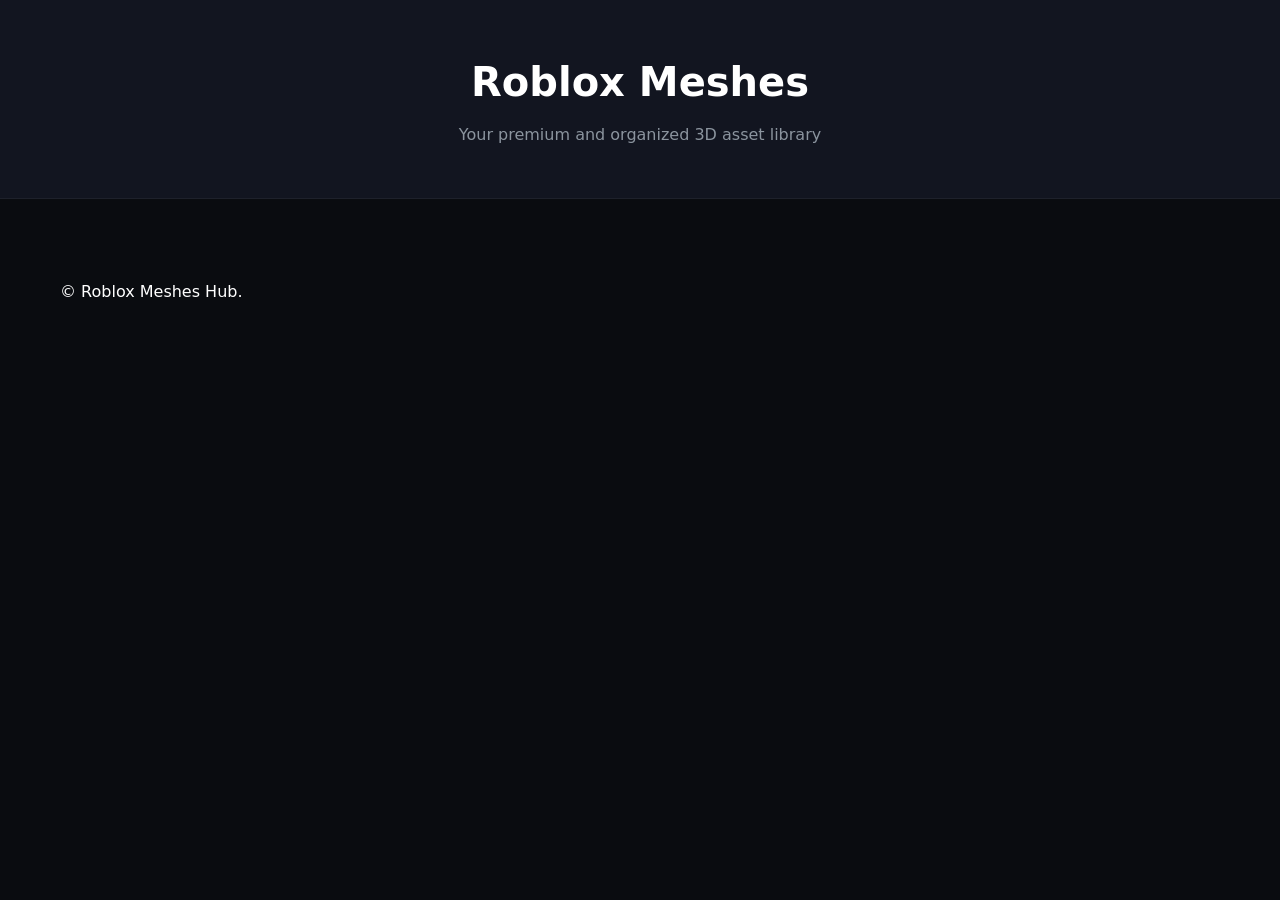
==== index.html @ ef1363b4 "Update index.html" ====
<!DOCTYPE html>
<html lang="en">
<head>
    <meta charset="UTF-8">
    <meta name="viewport" content="width=device-width, initial-scale=1.0">
    <title>Roblox Meshes Hub</title>
    <link rel="stylesheet" href="style.css">
</head>
<body>

    <header>
        <h1>Roblox Meshes</h1>
        <p>Your premium and organized 3D asset library</p>
    </header>

    <div class="container">
        <div id="filter-container" class="filter-container">
            <div id="main-filters" class="filter-bar"></div>
            <div id="extra-filters" class="filter-dropdown"></div>
        </div>

        <div id="lista-de-meshes" class="grid-meshes"></div>

        <footer>
            <p>&copy; Roblox Meshes Hub.</p>
        </footer>
</div>

    <script src="script.js"></script>
    <script src="dados-body.js"></script>
    <script src="dados-animations.js"></script>
</body>
</html>
---- style.css ----
:root {
    --bg-principal: #0a0c10;
    --bg-card: #121520;
    --bg-input: #1a1d2c;
    --texto-principal: #ffffff;
    --texto-secundario: #8b949e;
    --cor-acento: #00e5ff;
    --cor-acento-hover: #00b3cc;
}

* {
    box-sizing: border-box;
    margin: 0;
    padding: 0;
    font-family: 'Segoe UI', system-ui, -apple-system, sans-serif;
}

body {
    background-color: var(--bg-principal);
    color: var(--texto-principal);
    line-height: 1.6;
    padding-bottom: 60px;
}

header {
    background-color: var(--bg-card);
    padding: 50px 20px;
    text-align: center;
    border-bottom: 1px solid rgba(255, 255, 255, 0.05);
}

header h1 { font-size: 2.5rem; font-weight: 800; }
header p { color: var(--texto-secundario); margin-top: 8px; }

.container { max-width: 1200px; margin: 0 auto; padding: 0 20px; }

/* FILTROS DINÂMICOS */
.filter-container { margin: 40px 0; display: flex; flex-direction: column; align-items: center; gap: 10px; }
.filter-bar { display: flex; justify-content: center; gap: 10px; flex-wrap: wrap; }

.filter-btn { background-color: transparent; color: var(--texto-secundario); border: 1px solid rgba(255, 255, 255, 0.1); padding: 8px 20px; border-radius: 20px; font-size: 0.9rem; font-weight: 600; cursor: pointer; transition: all 0.2s ease; }
.filter-btn:hover { color: var(--texto-principal); border-color: rgba(255, 255, 255, 0.3); }
.filter-btn.active { background-color: rgba(0, 229, 255, 0.1); color: var(--cor-acento); border-color: var(--cor-acento); }

/* ABA EXPANSÍVEL (SEE MORE) */
.filter-dropdown { display: none; justify-content: center; gap: 10px; flex-wrap: wrap; padding: 15px; background-color: var(--bg-card); border-radius: 12px; border: 1px solid rgba(255, 255, 255, 0.05); width: 100%; max-width: 800px; animation: fadeIn 0.3s ease; }
.filter-dropdown.open { display: flex; }

.btn-toggle-filters { background-color: var(--bg-input); color: var(--texto-principal); border: 1px solid rgba(255, 255, 255, 0.1); }
.btn-toggle-filters:hover { border-color: var(--cor-acento); color: var(--cor-acento); }

@keyframes fadeIn {
    from { opacity: 0; transform: translateY(-5px); }
    to { opacity: 1; transform: translateY(0); }
}

/* VITRINE / GRID */
.grid-meshes { display: grid; grid-template-columns: repeat(auto-fit, minmax(320px, 1fr)); gap: 30px; }
.card-mesh { background-color: var(--bg-card); border-radius: 14px; overflow: hidden; border: 1px solid rgba(255, 255, 255, 0.03); display: flex; flex-direction: column; transition: transform 0.2s ease, border-color 0.2s ease; }
.card-mesh:hover { transform: translateY(-4px); border-color: var(--cor-acento); }

.img-container { position: relative; width: 100%; height: 260px; background-color: var(--bg-input); cursor: pointer; }
.img-container img { width: 100%; height: 100%; object-fit: cover; object-position: center; padding: 0; }

.badge-categoria { background-color: var(--bg-principal); color: var(--cor-acento); padding: 4px 12px; border-radius: 6px; font-size: 0.75rem; font-weight: bold; width: fit-content; }
.img-container .badge-categoria { position: absolute; top: 12px; left: 12px; z-index: 2; }

.card-content { padding: 20px; display: flex; flex-direction: column; flex-grow: 1; justify-content: space-between; }
.card-content h2 { font-size: 1.3rem; margin-bottom: 6px; color: var(--texto-principal); cursor: pointer; }
.card-content h2:hover { color: var(--cor-acento); }
.card-content .descricao { color: var(--texto-secundario); font-size: 0.88rem; margin-bottom: 12px; display: -webkit-box; -webkit-line-clamp: 2; -webkit-box-orient: vertical; overflow: hidden; cursor: pointer; }

.detalhes-tecnicos { background-color: rgba(255, 255, 255, 0.01); border-left: 2px solid var(--cor-acento); padding: 6px 10px; margin-bottom: 16px; font-size: 0.8rem; }
.detalhes-linha { display: flex; justify-content: space-between; }
.detalhes-label { color: var(--texto-secundario); }
.detalhes-valor { color: var(--texto-principal); font-weight: 500; }

.btn-shortcut-download { background-color: var(--bg-input); color: var(--cor-acento); text-decoration: none; padding: 12px; text-align: center; border-radius: 8px; font-size: 0.9rem; font-weight: bold; border: 1px solid rgba(0, 229, 255, 0.2); transition: all 0.2s; width: 100%; display: block; }
.btn-shortcut-download:hover { background-color: var(--cor-acento); color: var(--bg-principal); box-shadow: 0 0 15px rgba(0, 229, 255, 0.3); }

/* PÁGINA INTERNA DE DETALHES */
.btn-back { display: inline-block; color: var(--texto-secundario); text-decoration: none; margin-bottom: 25px; font-size: 0.95rem; }
.btn-back:hover { color: var(--cor-acento); }

.produto-wrapper { display: flex; gap: 40px; background-color: var(--bg-card); padding: 40px; border-radius: 16px; border: 1px solid rgba(255, 255, 255, 0.03); }

.produto-media { flex: 1; max-width: 500px; height: 350px; background-color: var(--bg-input); border-radius: 12px; overflow: hidden; position: relative; }
.slider-container { width: 100%; height: 100%; position: relative; display: flex; align-items: center; justify-content: center; }
.slider-container img { width: 100%; height: 100%; object-fit: cover; object-position: center; padding: 0; }

/* 🌟 ANIMAÇÃO FADE PARA A TROCA DE IMAGENS */
.fade-anim {
    animation: imageFade 0.4s ease-in-out;
}

@keyframes imageFade {
    from { opacity: 0.4; }
    to { opacity: 1; }
}

.slide-nav { position: absolute; top: 50%; transform: translateY(-50%); background-color: rgba(0, 0, 0, 0.6); color: white; border: none; padding: 12px 16px; cursor: pointer; font-size: 1.2rem; border-radius: 4px; transition: background-color 0.2s; user-select: none; z-index: 10; }
.slide-nav:hover { background-color: var(--cor-acento); color: var(--bg-principal); }
.prev { left: 10px; }
.next { right: 10px; }

.produto-info { flex: 1; display: flex; flex-direction: column; }
.produto-info h1 { font-size: 2.2rem; margin: 10px 0 15px 0; }
.descricao-longa { color: var(--texto-secundario); font-size: 1.05rem; margin-bottom: 30px; line-height: 1.7; }

.btn-download { display: flex; align-items: center; justify-content: center; gap: 8px; background-color: var(--cor-acento); color: var(--bg-principal); text-decoration: none; padding: 15px; border-radius: 8px; font-weight: bold; font-size: 1rem; text-transform: uppercase; margin-top: auto; text-align: center; transition: background-color 0.2s; }
.btn-download:hover { background-color: var(--cor-acento-hover); }

@media (max-width: 768px) {
    .produto-wrapper { flex-direction: column; padding: 20px; }
    .produto-media { max-width: 100%; height: 250px; }
}
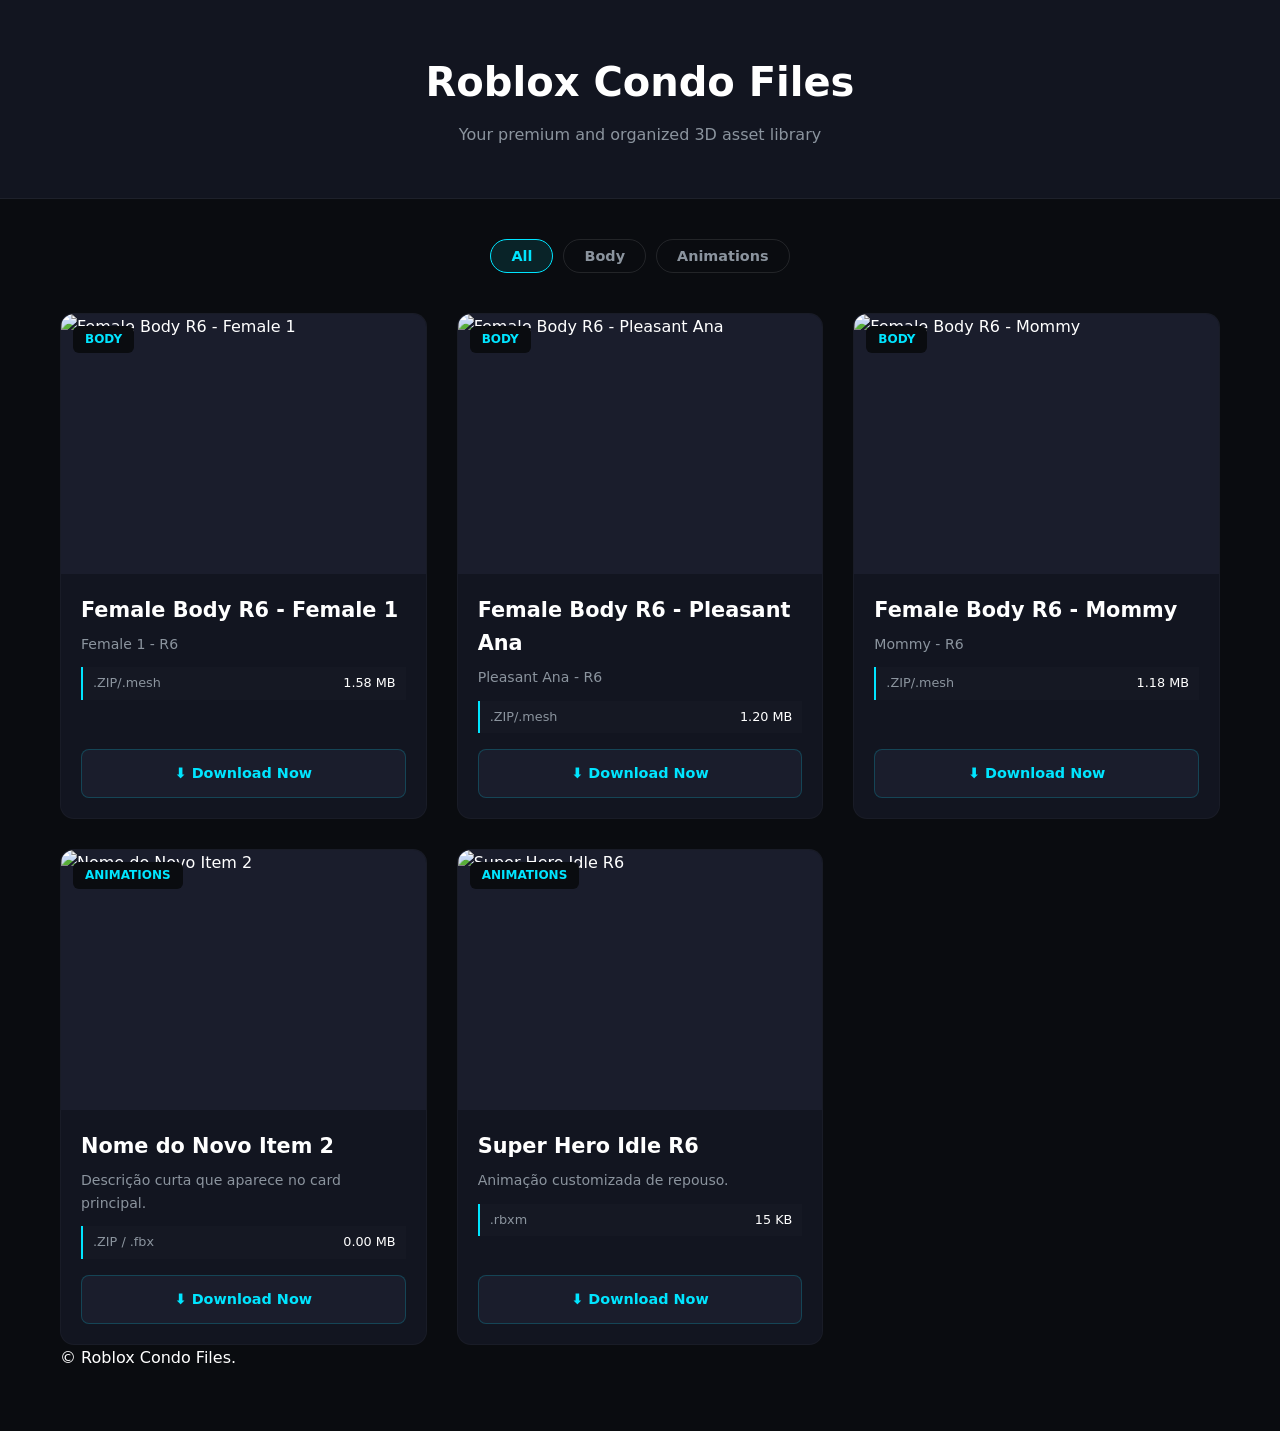
==== commit d4d460ba: "Update index.html" ====
--- a/index.html
+++ b/index.html
@@ -3,13 +3,13 @@
 <head>
     <meta charset="UTF-8">
     <meta name="viewport" content="width=device-width, initial-scale=1.0">
-    <title>Roblox Meshes Hub</title>
+    <title>Roblox Condo Files Hub</title>
     <link rel="stylesheet" href="style.css">
 </head>
 <body>
 
     <header>
-        <h1>Roblox Meshes</h1>
+        <h1>Roblox Condo Files</h1>
         <p>Your premium and organized 3D asset library</p>
     </header>
 
@@ -22,9 +22,9 @@
         <div id="lista-de-meshes" class="grid-meshes"></div>
 
         <footer>
-            <p>&copy; Roblox Meshes Hub.</p>
+            <p>&copy; Roblox Condo Files.</p>
         </footer>
-</div>
+    </div>
 
     <script src="script.js"></script>
     <script src="dados-body.js"></script>
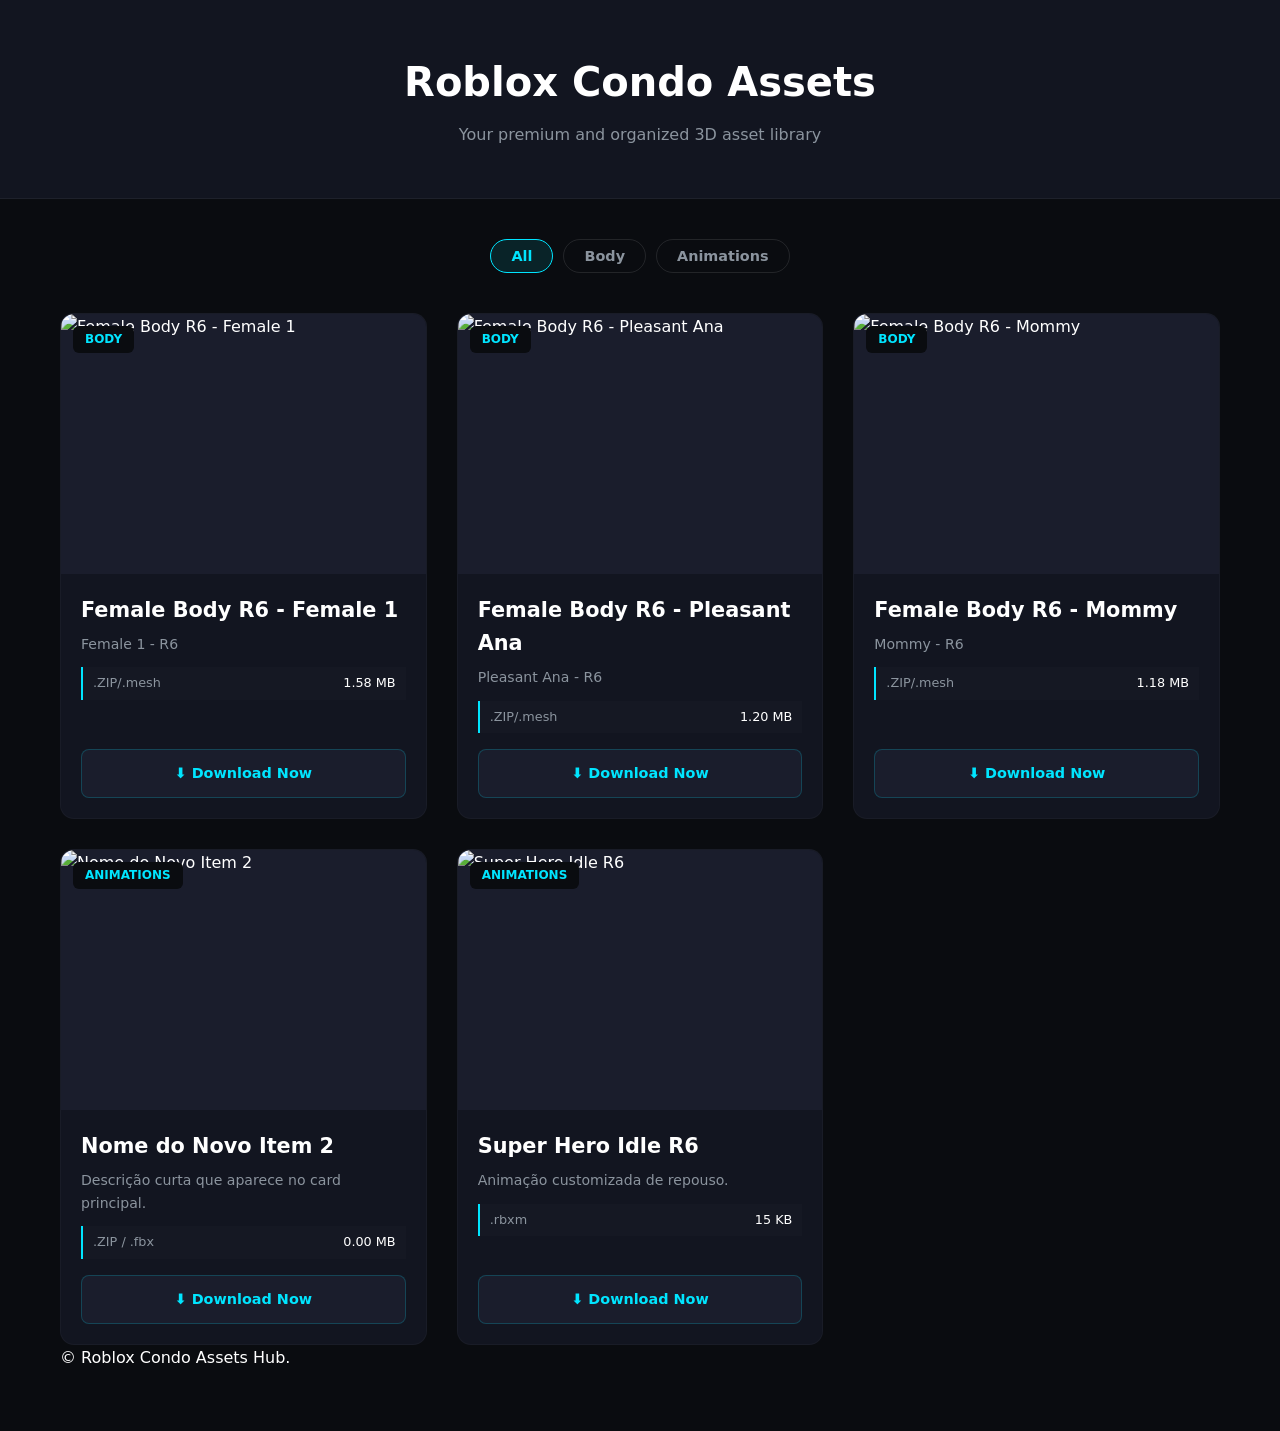
==== commit 66c63cff: "Update index.html" ====
--- a/index.html
+++ b/index.html
@@ -3,13 +3,13 @@
 <head>
     <meta charset="UTF-8">
     <meta name="viewport" content="width=device-width, initial-scale=1.0">
-    <title>Roblox Condo Files Hub</title>
+    <title>Roblox Condo Assets Hub</title>
     <link rel="stylesheet" href="style.css">
 </head>
 <body>
 
     <header>
-        <h1>Roblox Condo Files</h1>
+        <h1>Roblox Condo Assets</h1>
         <p>Your premium and organized 3D asset library</p>
     </header>
 
@@ -22,7 +22,7 @@
         <div id="lista-de-meshes" class="grid-meshes"></div>
 
         <footer>
-            <p>&copy; Roblox Condo Files.</p>
+            <p>&copy; Roblox Condo Assets Hub.</p>
         </footer>
     </div>
 
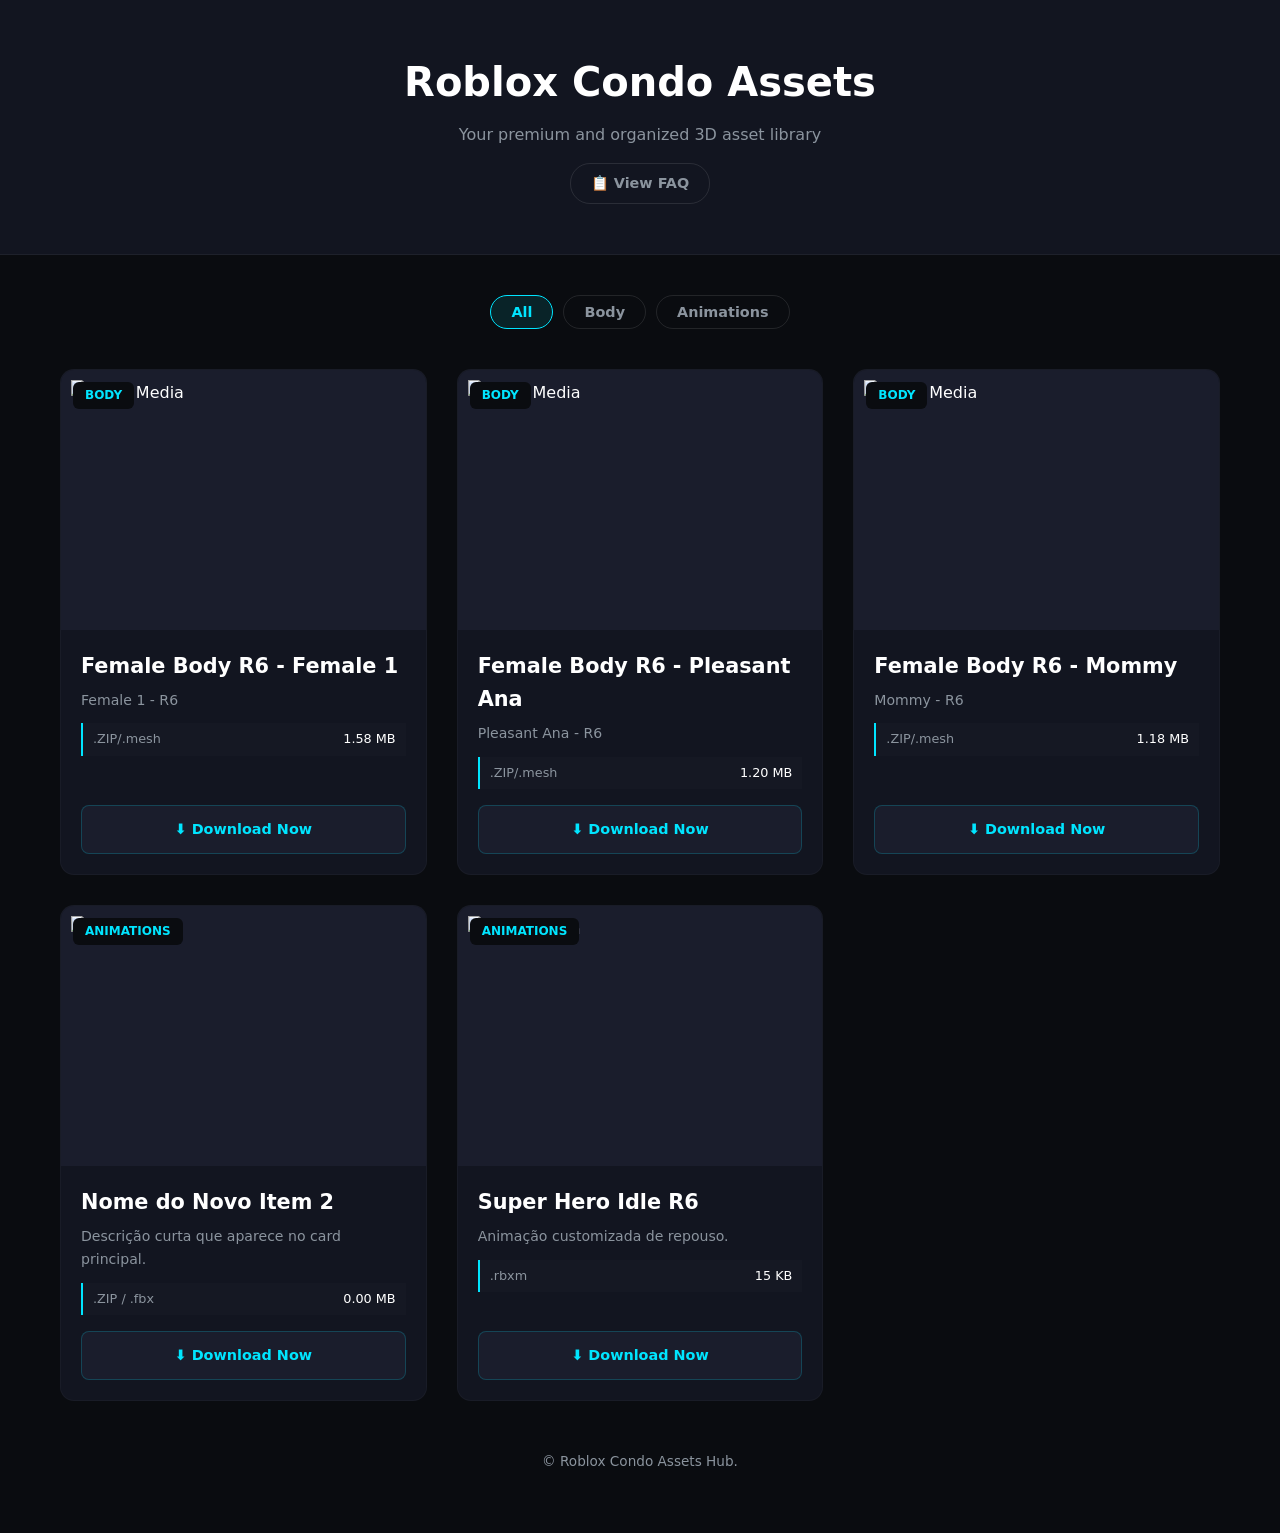
==== commit 51d1eef5: "Update index.html" ====
--- a/index.html
+++ b/index.html
@@ -8,10 +8,12 @@
 </head>
 <body>
 
-    <header>
-        <h1>Roblox Condo Assets</h1>
-        <p>Your premium and organized 3D asset library</p>
-    </header>
+<header>
+    <h1>Roblox Condo Assets</h1>
+    <p>Your premium and organized 3D asset library</p>
+    
+    <a href="faq.html" class="filter-btn" style="display: inline-block; margin-top: 15px; text-decoration: none;">📋 View FAQ</a>
+</header>
 
     <div class="container">
         <div id="filter-container" class="filter-container">
--- a/style.css
+++ b/style.css
@@ -1,3 +1,6 @@
+/* =========================================================================
+   🎨 PALETA DE CORES E CONFIGURAÇÕES GERAIS
+   ========================================================================= */
 :root {
     --bg-principal: #0a0c10;
     --bg-card: #121520;
@@ -29,88 +32,453 @@
     border-bottom: 1px solid rgba(255, 255, 255, 0.05);
 }
 
-header h1 { font-size: 2.5rem; font-weight: 800; }
-header p { color: var(--texto-secundario); margin-top: 8px; }
-
-.container { max-width: 1200px; margin: 0 auto; padding: 0 20px; }
-
-/* FILTROS DINÂMICOS */
-.filter-container { margin: 40px 0; display: flex; flex-direction: column; align-items: center; gap: 10px; }
-.filter-bar { display: flex; justify-content: center; gap: 10px; flex-wrap: wrap; }
-
-.filter-btn { background-color: transparent; color: var(--texto-secundario); border: 1px solid rgba(255, 255, 255, 0.1); padding: 8px 20px; border-radius: 20px; font-size: 0.9rem; font-weight: 600; cursor: pointer; transition: all 0.2s ease; }
-.filter-btn:hover { color: var(--texto-principal); border-color: rgba(255, 255, 255, 0.3); }
-.filter-btn.active { background-color: rgba(0, 229, 255, 0.1); color: var(--cor-acento); border-color: var(--cor-acento); }
-
-/* ABA EXPANSÍVEL (SEE MORE) */
-.filter-dropdown { display: none; justify-content: center; gap: 10px; flex-wrap: wrap; padding: 15px; background-color: var(--bg-card); border-radius: 12px; border: 1px solid rgba(255, 255, 255, 0.05); width: 100%; max-width: 800px; animation: fadeIn 0.3s ease; }
-.filter-dropdown.open { display: flex; }
-
-.btn-toggle-filters { background-color: var(--bg-input); color: var(--texto-principal); border: 1px solid rgba(255, 255, 255, 0.1); }
-.btn-toggle-filters:hover { border-color: var(--cor-acento); color: var(--cor-acento); }
+header h1 { 
+    font-size: 2.5rem; 
+    font-weight: 800; 
+}
+
+header p { 
+    color: var(--texto-secundario); 
+    margin-top: 8px; 
+}
+
+.container { 
+    max-width: 1200px; 
+    margin: 0 auto; 
+    padding: 0 20px; 
+}
+
+/* =========================================================================
+   🎛️ FILTROS DINÂMICOS & BOTÃO "MORE +"
+   ========================================================================= */
+.filter-container { 
+    margin: 40px 0; 
+    display: flex; 
+    flex-direction: column; 
+    align-items: center; 
+    gap: 10px; 
+}
+
+.filter-bar { 
+    display: flex; 
+    justify-content: center; 
+    gap: 10px; 
+    flex-wrap: wrap; 
+}
+
+.filter-btn { 
+    background-color: transparent; 
+    color: var(--texto-secundario); 
+    border: 1px solid rgba(255, 255, 255, 0.1); 
+    padding: 8px 20px; 
+    border-radius: 20px; 
+    font-size: 0.9rem; 
+    font-weight: 600; 
+    cursor: pointer; 
+    transition: all 0.2s ease; 
+}
+
+.filter-btn:hover { 
+    color: var(--texto-principal); 
+    border-color: rgba(255, 255, 255, 0.3); 
+}
+
+.filter-btn.active { 
+    background-color: rgba(0, 229, 255, 0.1); 
+    color: var(--cor-acento); 
+    border-color: var(--cor-acento); 
+}
+
+.filter-dropdown { 
+    display: none; 
+    justify-content: center; 
+    gap: 10px; 
+    flex-wrap: wrap; 
+    padding: 15px; 
+    background-color: var(--bg-card); 
+    border-radius: 12px; 
+    border: 1px solid rgba(255, 255, 255, 0.05); 
+    width: 100%; 
+    max-width: 800px; 
+    animation: fadeIn 0.3s ease; 
+}
+
+.filter-dropdown.open { 
+    display: flex; 
+}
+
+.btn-toggle-filters { 
+    background-color: var(--bg-input); 
+    color: var(--texto-principal); 
+    border: 1px solid rgba(255, 255, 255, 0.1); 
+}
+
+.btn-toggle-filters:hover { 
+    border-color: var(--cor-acento); 
+    color: var(--cor-acento); 
+}
 
 @keyframes fadeIn {
     from { opacity: 0; transform: translateY(-5px); }
     to { opacity: 1; transform: translateY(0); }
 }
 
-/* VITRINE / GRID */
-.grid-meshes { display: grid; grid-template-columns: repeat(auto-fit, minmax(320px, 1fr)); gap: 30px; }
-.card-mesh { background-color: var(--bg-card); border-radius: 14px; overflow: hidden; border: 1px solid rgba(255, 255, 255, 0.03); display: flex; flex-direction: column; transition: transform 0.2s ease, border-color 0.2s ease; }
-.card-mesh:hover { transform: translateY(-4px); border-color: var(--cor-acento); }
-
-.img-container { position: relative; width: 100%; height: 260px; background-color: var(--bg-input); cursor: pointer; }
-.img-container img { width: 100%; height: 100%; object-fit: cover; object-position: center; padding: 0; }
-
-.badge-categoria { background-color: var(--bg-principal); color: var(--cor-acento); padding: 4px 12px; border-radius: 6px; font-size: 0.75rem; font-weight: bold; width: fit-content; }
-.img-container .badge-categoria { position: absolute; top: 12px; left: 12px; z-index: 2; }
-
-.card-content { padding: 20px; display: flex; flex-direction: column; flex-grow: 1; justify-content: space-between; }
-.card-content h2 { font-size: 1.3rem; margin-bottom: 6px; color: var(--texto-principal); cursor: pointer; }
-.card-content h2:hover { color: var(--cor-acento); }
-.card-content .descricao { color: var(--texto-secundario); font-size: 0.88rem; margin-bottom: 12px; display: -webkit-box; -webkit-line-clamp: 2; -webkit-box-orient: vertical; overflow: hidden; cursor: pointer; }
-
-.detalhes-tecnicos { background-color: rgba(255, 255, 255, 0.01); border-left: 2px solid var(--cor-acento); padding: 6px 10px; margin-bottom: 16px; font-size: 0.8rem; }
-.detalhes-linha { display: flex; justify-content: space-between; }
-.detalhes-label { color: var(--texto-secundario); }
-.detalhes-valor { color: var(--texto-principal); font-weight: 500; }
-
-.btn-shortcut-download { background-color: var(--bg-input); color: var(--cor-acento); text-decoration: none; padding: 12px; text-align: center; border-radius: 8px; font-size: 0.9rem; font-weight: bold; border: 1px solid rgba(0, 229, 255, 0.2); transition: all 0.2s; width: 100%; display: block; }
-.btn-shortcut-download:hover { background-color: var(--cor-acento); color: var(--bg-principal); box-shadow: 0 0 15px rgba(0, 229, 255, 0.3); }
-
-/* PÁGINA INTERNA DE DETALHES */
-.btn-back { display: inline-block; color: var(--texto-secundario); text-decoration: none; margin-bottom: 25px; font-size: 0.95rem; }
-.btn-back:hover { color: var(--cor-acento); }
-
-.produto-wrapper { display: flex; gap: 40px; background-color: var(--bg-card); padding: 40px; border-radius: 16px; border: 1px solid rgba(255, 255, 255, 0.03); }
-
-.produto-media { flex: 1; max-width: 500px; height: 350px; background-color: var(--bg-input); border-radius: 12px; overflow: hidden; position: relative; }
-.slider-container { width: 100%; height: 100%; position: relative; display: flex; align-items: center; justify-content: center; }
-.slider-container img { width: 100%; height: 100%; object-fit: cover; object-position: center; padding: 0; }
-
-/* 🌟 ANIMAÇÃO FADE PARA A TROCA DE IMAGENS */
-.fade-anim {
-    animation: imageFade 0.4s ease-in-out;
-}
-
-@keyframes imageFade {
-    from { opacity: 0.4; }
-    to { opacity: 1; }
-}
-
-.slide-nav { position: absolute; top: 50%; transform: translateY(-50%); background-color: rgba(0, 0, 0, 0.6); color: white; border: none; padding: 12px 16px; cursor: pointer; font-size: 1.2rem; border-radius: 4px; transition: background-color 0.2s; user-select: none; z-index: 10; }
-.slide-nav:hover { background-color: var(--cor-acento); color: var(--bg-principal); }
+/* =========================================================================
+   🛍️ VITRINE DE PRODUTOS (GRID)
+   ========================================================================= */
+.grid-meshes { 
+    display: grid; 
+    grid-template-columns: repeat(auto-fit, minmax(320px, 1fr)); 
+    gap: 30px; 
+}
+
+.card-mesh { 
+    background-color: var(--bg-card); 
+    border-radius: 14px; 
+    overflow: hidden; 
+    border: 1px solid rgba(255, 255, 255, 0.03); 
+    display: flex; 
+    flex-direction: column; 
+    transition: transform 0.2s ease, border-color 0.2s ease; 
+}
+
+.card-mesh:hover { 
+    transform: translateY(-4px); 
+    border-color: var(--cor-acento); 
+}
+
+.img-container { 
+    position: relative; 
+    width: 100%; 
+    height: 260px; 
+    background-color: var(--bg-input); 
+    cursor: pointer; 
+}
+
+.img-container img, 
+.img-container video { 
+    width: 100%; 
+    height: 100%; 
+    object-fit: contain; 
+    object-position: center center; 
+    padding: 10px; 
+    display: block;
+}
+
+.badge-categoria { 
+    background-color: var(--bg-principal); 
+    color: var(--cor-acento); 
+    padding: 4px 12px; 
+    border-radius: 6px; 
+    font-size: 0.75rem; 
+    font-weight: bold; 
+    width: fit-content; 
+}
+
+.img-container .badge-categoria { 
+    position: absolute; 
+    top: 12px; 
+    left: 12px; 
+    z-index: 2; 
+}
+
+.card-content { 
+    padding: 20px; 
+    display: flex; 
+    flex-direction: column; 
+    flex-grow: 1; 
+    justify-content: space-between; 
+}
+
+.card-content h2 { 
+    font-size: 1.3rem; 
+    margin-bottom: 6px; 
+    color: var(--texto-principal); 
+    cursor: pointer; 
+}
+
+.card-content h2:hover { 
+    color: var(--cor-acento); 
+}
+
+.card-content .descricao { 
+    color: var(--texto-secundario); 
+    font-size: 0.88rem; 
+    margin-bottom: 12px; 
+    display: -webkit-box; 
+    -webkit-line-clamp: 2; 
+    -webkit-box-orient: vertical; 
+    overflow: hidden; 
+    cursor: pointer; 
+}
+
+.detalhes-tecnicos { 
+    background-color: rgba(255, 255, 255, 0.01); 
+    border-left: 2px solid var(--cor-acento); 
+    padding: 6px 10px; 
+    margin-bottom: 16px; 
+    font-size: 0.8rem; 
+}
+
+.detalhes-linha { 
+    display: flex; 
+    justify-content: space-between; 
+}
+
+.detalhes-label { 
+    color: var(--texto-secundario); 
+}
+
+.detalhes-valor { 
+    color: var(--texto-principal); 
+    font-weight: 500; 
+}
+
+.btn-shortcut-download { 
+    background-color: var(--bg-input); 
+    color: var(--cor-acento); 
+    text-decoration: none; 
+    padding: 12px; 
+    text-align: center; 
+    border-radius: 8px; 
+    font-size: 0.9rem; 
+    font-weight: bold; 
+    border: 1px solid rgba(0, 229, 255, 0.2); 
+    transition: all 0.2s; 
+    width: 100%; 
+    display: block; 
+}
+
+.btn-shortcut-download:hover { 
+    background-color: var(--cor-acento); 
+    color: var(--bg-principal); 
+    box-shadow: 0 0 15px rgba(0, 229, 255, 0.3); 
+}
+
+/* =========================================================================
+   📖 PÁGINA INTERNA DE DETALHES (PRODUTO.HTML)
+   ========================================================================= */
+.btn-back { 
+    display: inline-block; 
+    color: var(--texto-secundario); 
+    text-decoration: none; 
+    margin-bottom: 25px; 
+    font-size: 0.95rem; 
+}
+
+.btn-back:hover { 
+    color: var(--cor-acento); 
+}
+
+.produto-wrapper { 
+    display: flex; 
+    gap: 40px; 
+    background-color: var(--bg-card); 
+    padding: 40px; 
+    border-radius: 16px; 
+    border: 1px solid rgba(255, 255, 255, 0.03); 
+}
+
+.produto-media { 
+    flex: 1; 
+    max-width: 500px; 
+    height: 350px; 
+    background-color: var(--bg-input); 
+    border-radius: 12px; 
+    overflow: hidden; 
+    position: relative; 
+}
+
+.slider-container { 
+    width: 100%; 
+    height: 100%; 
+    position: relative; 
+    display: flex; 
+    align-items: center; 
+    justify-content: center; 
+}
+
+.slider-container img, 
+.slider-container video { 
+    width: 100%; 
+    height: 100%; 
+    object-fit: contain; 
+    object-position: center center; 
+    padding: 15px; 
+    display: block;
+}
+
+.fade-anim { 
+    animation: imageFade 0.4s ease-in-out; 
+}
+
+@keyframes imageFade { 
+    from { opacity: 0.4; } 
+    to { opacity: 1; } 
+}
+
+.slide-nav { 
+    position: absolute; 
+    top: 50%; 
+    transform: translateY(-50%); 
+    background-color: rgba(0, 0, 0, 0.6); 
+    color: white; 
+    border: none; 
+    padding: 12px 16px; 
+    cursor: pointer; 
+    font-size: 1.2rem; 
+    border-radius: 4px; 
+    transition: background-color 0.2s; 
+    user-select: none; 
+    z-index: 10; 
+}
+
+.slide-nav:hover { 
+    background-color: var(--cor-acento); 
+    color: var(--bg-principal); 
+}
+
 .prev { left: 10px; }
 .next { right: 10px; }
 
-.produto-info { flex: 1; display: flex; flex-direction: column; }
-.produto-info h1 { font-size: 2.2rem; margin: 10px 0 15px 0; }
-.descricao-longa { color: var(--texto-secundario); font-size: 1.05rem; margin-bottom: 30px; line-height: 1.7; }
-
-.btn-download { display: flex; align-items: center; justify-content: center; gap: 8px; background-color: var(--cor-acento); color: var(--bg-principal); text-decoration: none; padding: 15px; border-radius: 8px; font-weight: bold; font-size: 1rem; text-transform: uppercase; margin-top: auto; text-align: center; transition: background-color 0.2s; }
-.btn-download:hover { background-color: var(--cor-acento-hover); }
-
+.produto-info { 
+    flex: 1; 
+    display: flex; 
+    flex-direction: column; 
+}
+
+.produto-info h1 { 
+    font-size: 2.2rem; 
+    margin: 10px 0 15px 0; 
+}
+
+.descricao-longa { 
+    color: var(--texto-secundario); 
+    font-size: 1.05rem; 
+    margin-bottom: 30px; 
+    line-height: 1.7; 
+}
+
+.btn-download { 
+    display: flex; 
+    align-items: center; 
+    justify-content: center; 
+    gap: 8px; 
+    background-color: var(--cor-acento); 
+    color: var(--bg-principal); 
+    text-decoration: none; 
+    padding: 15px; 
+    border-radius: 8px; 
+    font-weight: bold; 
+    font-size: 1rem; 
+    text-transform: uppercase; 
+    margin-top: auto; 
+    text-align: center; 
+    transition: background-color 0.2s; 
+}
+
+.btn-download:hover { 
+    background-color: var(--cor-acento-hover); 
+}
+
+/* =========================================================================
+   📋 ESTILOS DO FAQ (SISTEMA ACCORDION)
+   ========================================================================= */
+.faq-wrapper {
+    display: flex;
+    flex-direction: column;
+    margin-top: 10px;
+}
+
+.faq-item {
+    border-bottom: 1px solid rgba(255, 255, 255, 0.1);
+    background-color: transparent;
+    transition: background-color 0.2s ease;
+}
+
+/* Remove o triângulo padrão dos navegadores (Chrome/Safari/Firefox) */
+.faq-item summary::-webkit-details-marker {
+    display: none;
+}
+.faq-item summary {
+    list-style: none;
+}
+
+.faq-trigger {
+    display: flex;
+    justify-content: space-between;
+    align-items: center;
+    padding: 24px 0;
+    font-size: 1.15rem;
+    font-weight: 600;
+    color: var(--texto-principal);
+    cursor: pointer;
+    user-select: none;
+}
+
+.faq-trigger:hover {
+    color: var(--cor-acento);
+}
+
+/* Seta customizada minimalista */
+.faq-icon {
+    width: 10px;
+    height: 10px;
+    border-right: 2px solid var(--texto-secundario);
+    border-bottom: 2px solid var(--texto-secundario);
+    transform: rotate(45deg);
+    transition: transform 0.2s ease, border-color 0.2s ease, margin 0.2s ease;
+    margin-right: 12px;
+}
+
+.faq-trigger:hover .faq-icon {
+    border-color: var(--cor-acento);
+}
+
+/* Quando a tag <details> estiver aberta, roda a seta para cima */
+.faq-item[open] .faq-icon {
+    transform: rotate(-135deg);
+    margin-top: 6px;
+}
+
+/* Conteúdo interno da resposta */
+.faq-content {
+    padding-bottom: 24px;
+    color: var(--texto-secundario);
+    font-size: 1.05rem;
+    line-height: 1.7;
+    animation: slideDown 0.25s ease-out;
+}
+
+@keyframes slideDown {
+    from { opacity: 0; transform: translateY(-8px); }
+    to { opacity: 1; transform: translateY(0); }
+}
+
+/* =========================================================================
+   📱 RESPONSIVIDADE (MOBILE COMFORT)
+   ========================================================================= */
 @media (max-width: 768px) {
-    .produto-wrapper { flex-direction: column; padding: 20px; }
-    .produto-media { max-width: 100%; height: 250px; }
-}
+    .produto-wrapper { 
+        flex-direction: column; 
+        padding: 20px; 
+    }
+    .produto-media { 
+        max-width: 100%; 
+        height: 250px; 
+    }
+    header h1 {
+        font-size: 2rem;
+    }
+    .faq-trigger {
+        font-size: 1rem;
+        padding: 18px 0;
+    }
+}
+
+footer {
+    text-align: center;
+    margin-top: 50px;
+    color: var(--texto-secundario);
+    font-size: 0.85rem;
+}
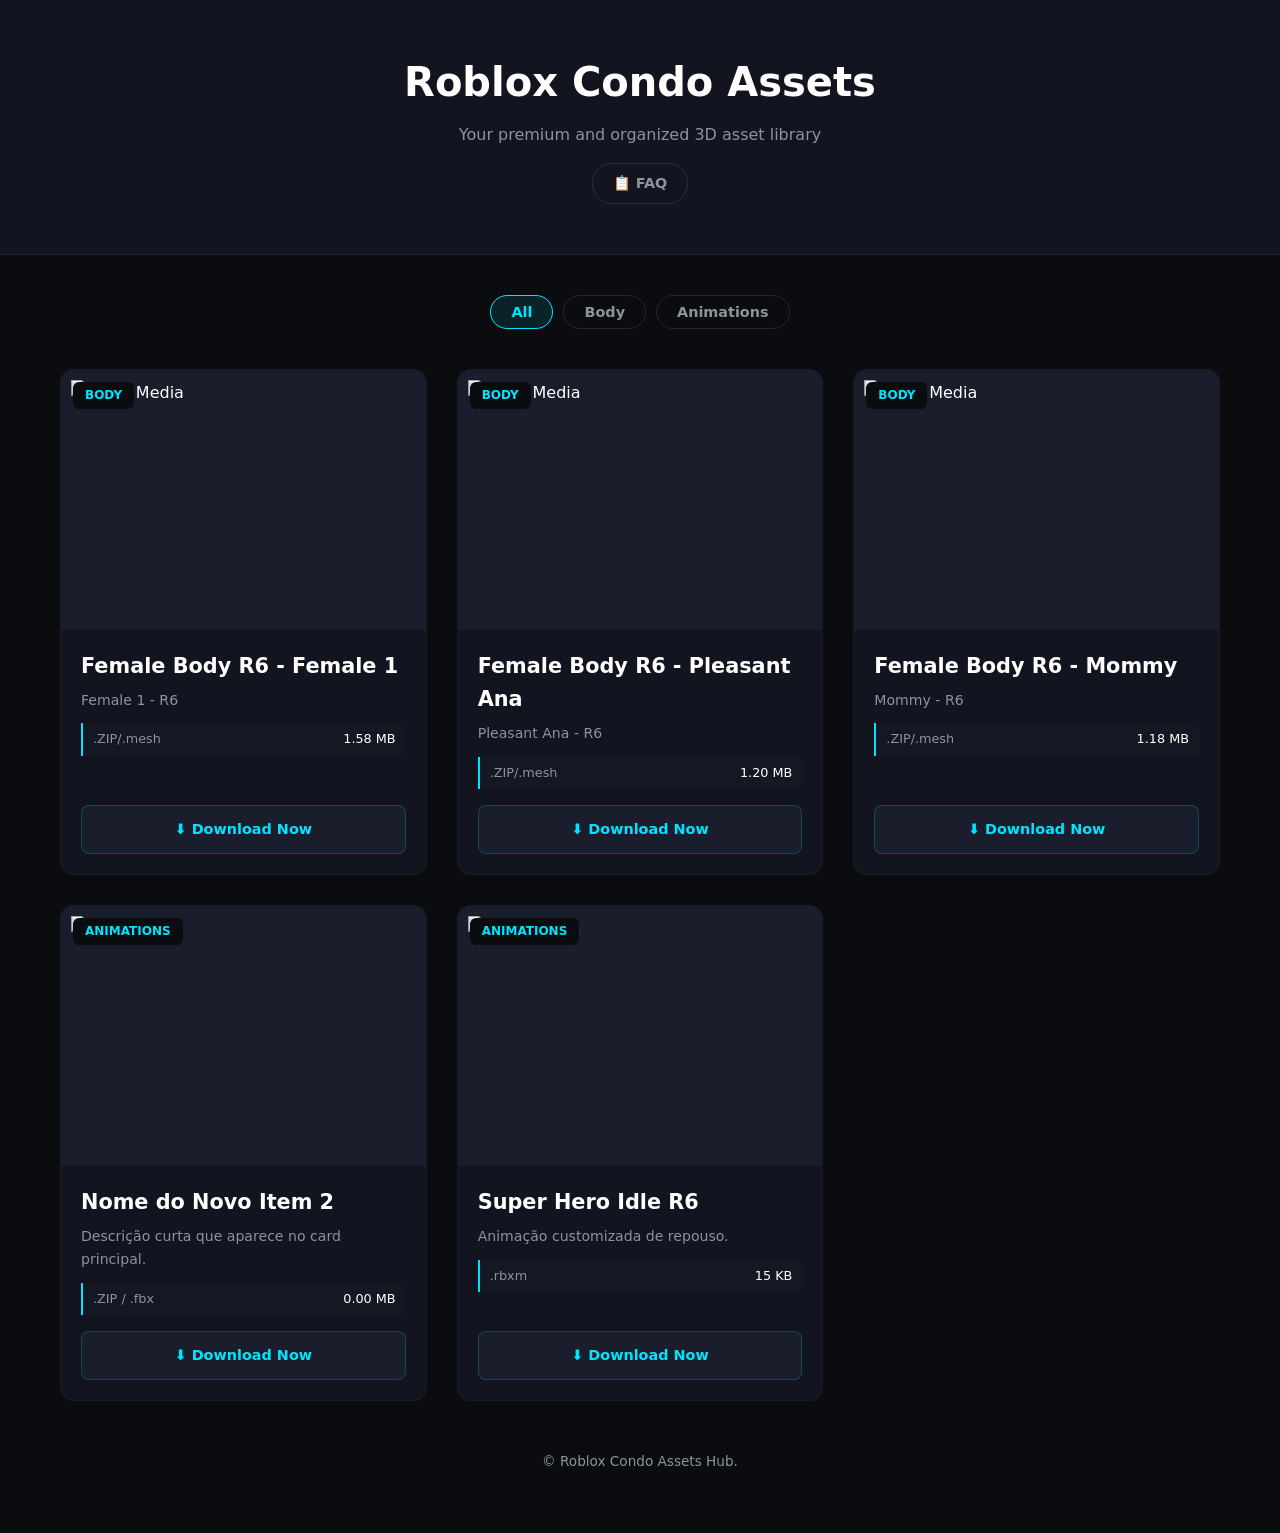
==== commit fdd77d7e: "Update index.html" ====
--- a/index.html
+++ b/index.html
@@ -12,7 +12,7 @@
     <h1>Roblox Condo Assets</h1>
     <p>Your premium and organized 3D asset library</p>
     
-    <a href="faq.html" class="filter-btn" style="display: inline-block; margin-top: 15px; text-decoration: none;">📋 View FAQ</a>
+    <a href="faq.html" class="filter-btn" style="display: inline-block; margin-top: 15px; text-decoration: none;">📋 FAQ</a>
 </header>
 
     <div class="container">
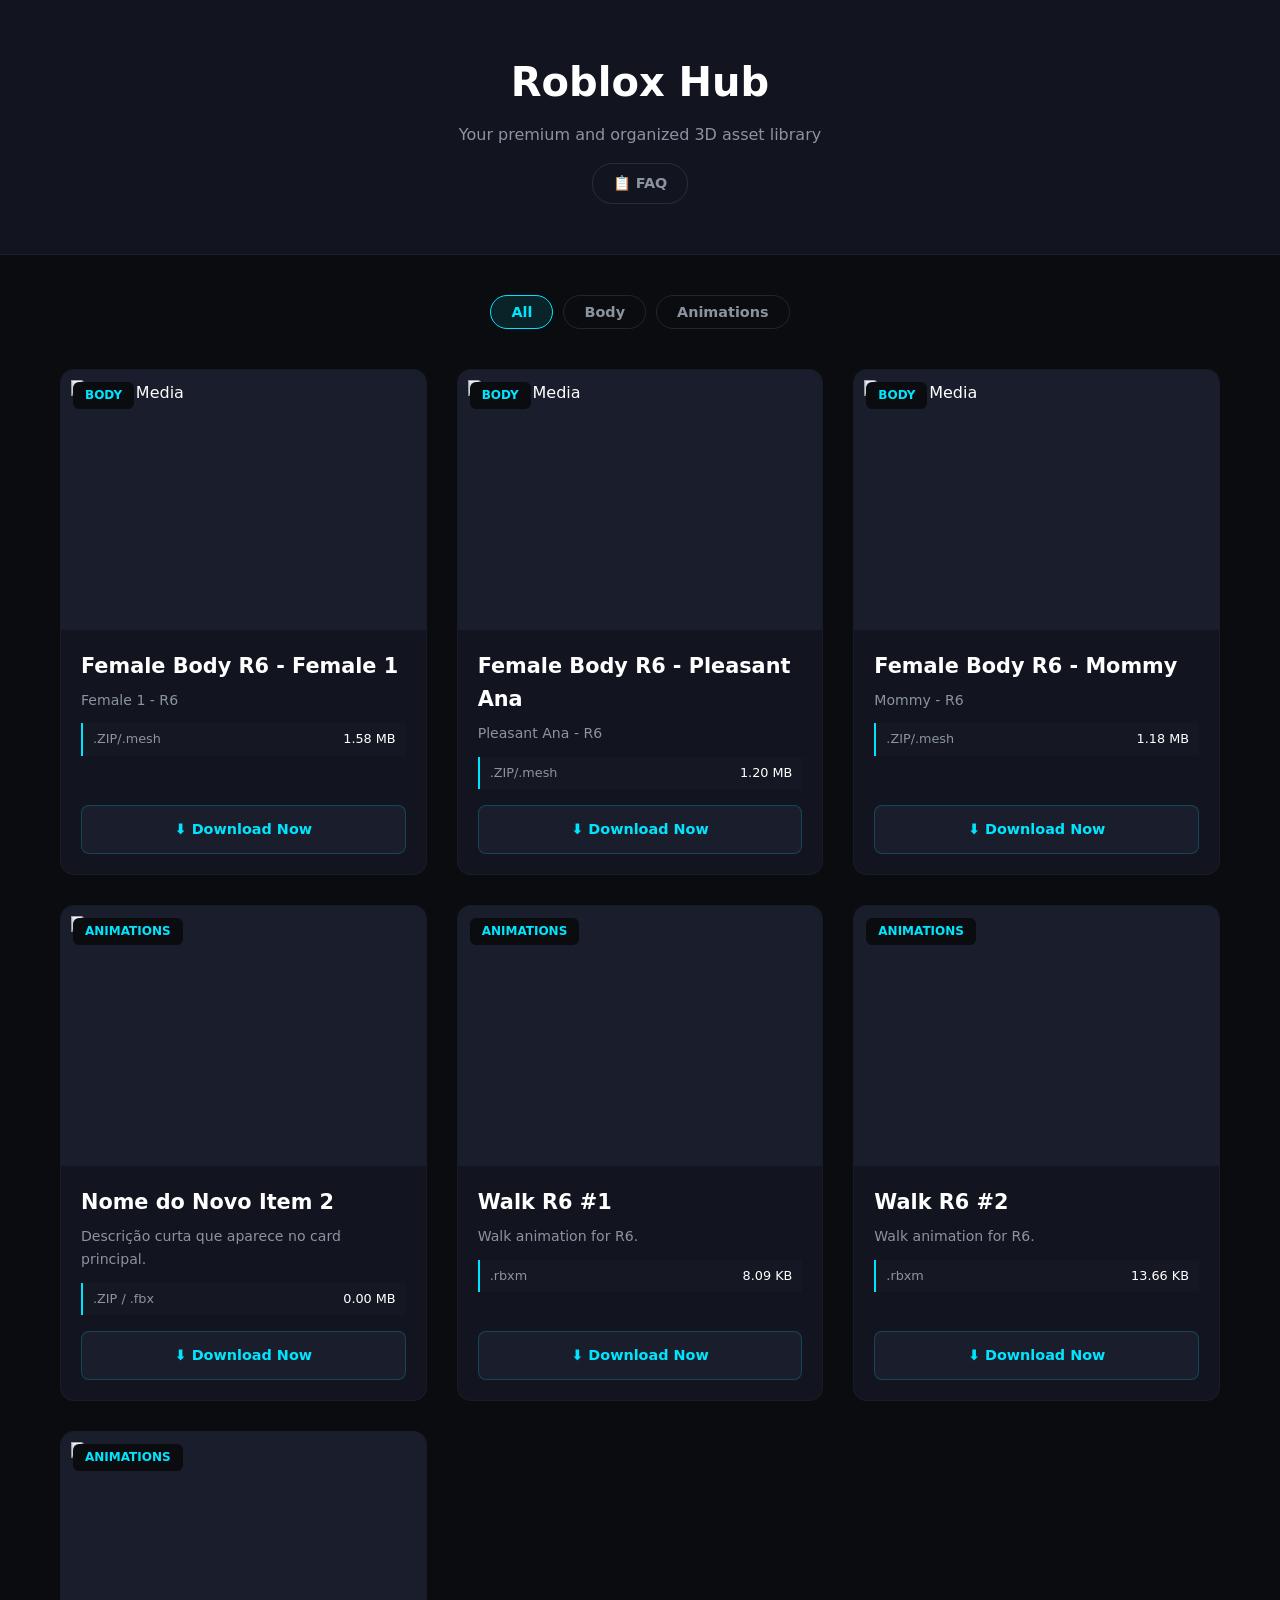
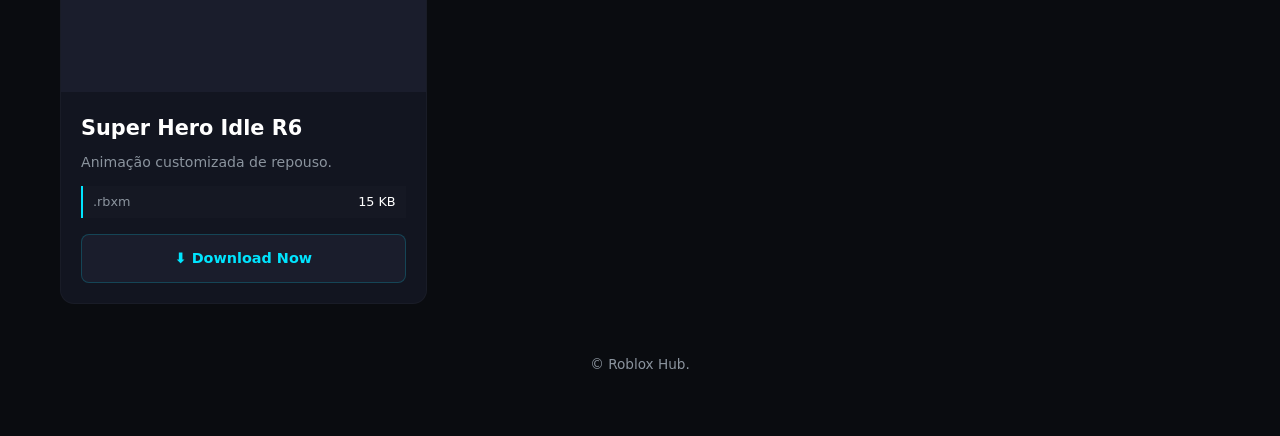
==== commit e538da2c: "Update index.html" ====
--- a/index.html
+++ b/index.html
@@ -3,13 +3,16 @@
 <head>
     <meta charset="UTF-8">
     <meta name="viewport" content="width=device-width, initial-scale=1.0">
-    <title>Roblox Condo Assets Hub</title>
+    <title>Roblox Hub</title>
+    
+    <link rel="icon" type="image/png" href="https://i.postimg.cc/pT5sM5Gk/cf-logo-Photoroom.png">
+    
     <link rel="stylesheet" href="style.css">
 </head>
 <body>
 
 <header>
-    <h1>Roblox Condo Assets</h1>
+    <h1>Roblox Hub</h1>
     <p>Your premium and organized 3D asset library</p>
     
     <a href="faq.html" class="filter-btn" style="display: inline-block; margin-top: 15px; text-decoration: none;">📋 FAQ</a>
@@ -24,7 +27,7 @@
         <div id="lista-de-meshes" class="grid-meshes"></div>
 
         <footer>
-            <p>&copy; Roblox Condo Assets Hub.</p>
+            <p>&copy; Roblox Hub.</p>
         </footer>
     </div>
 
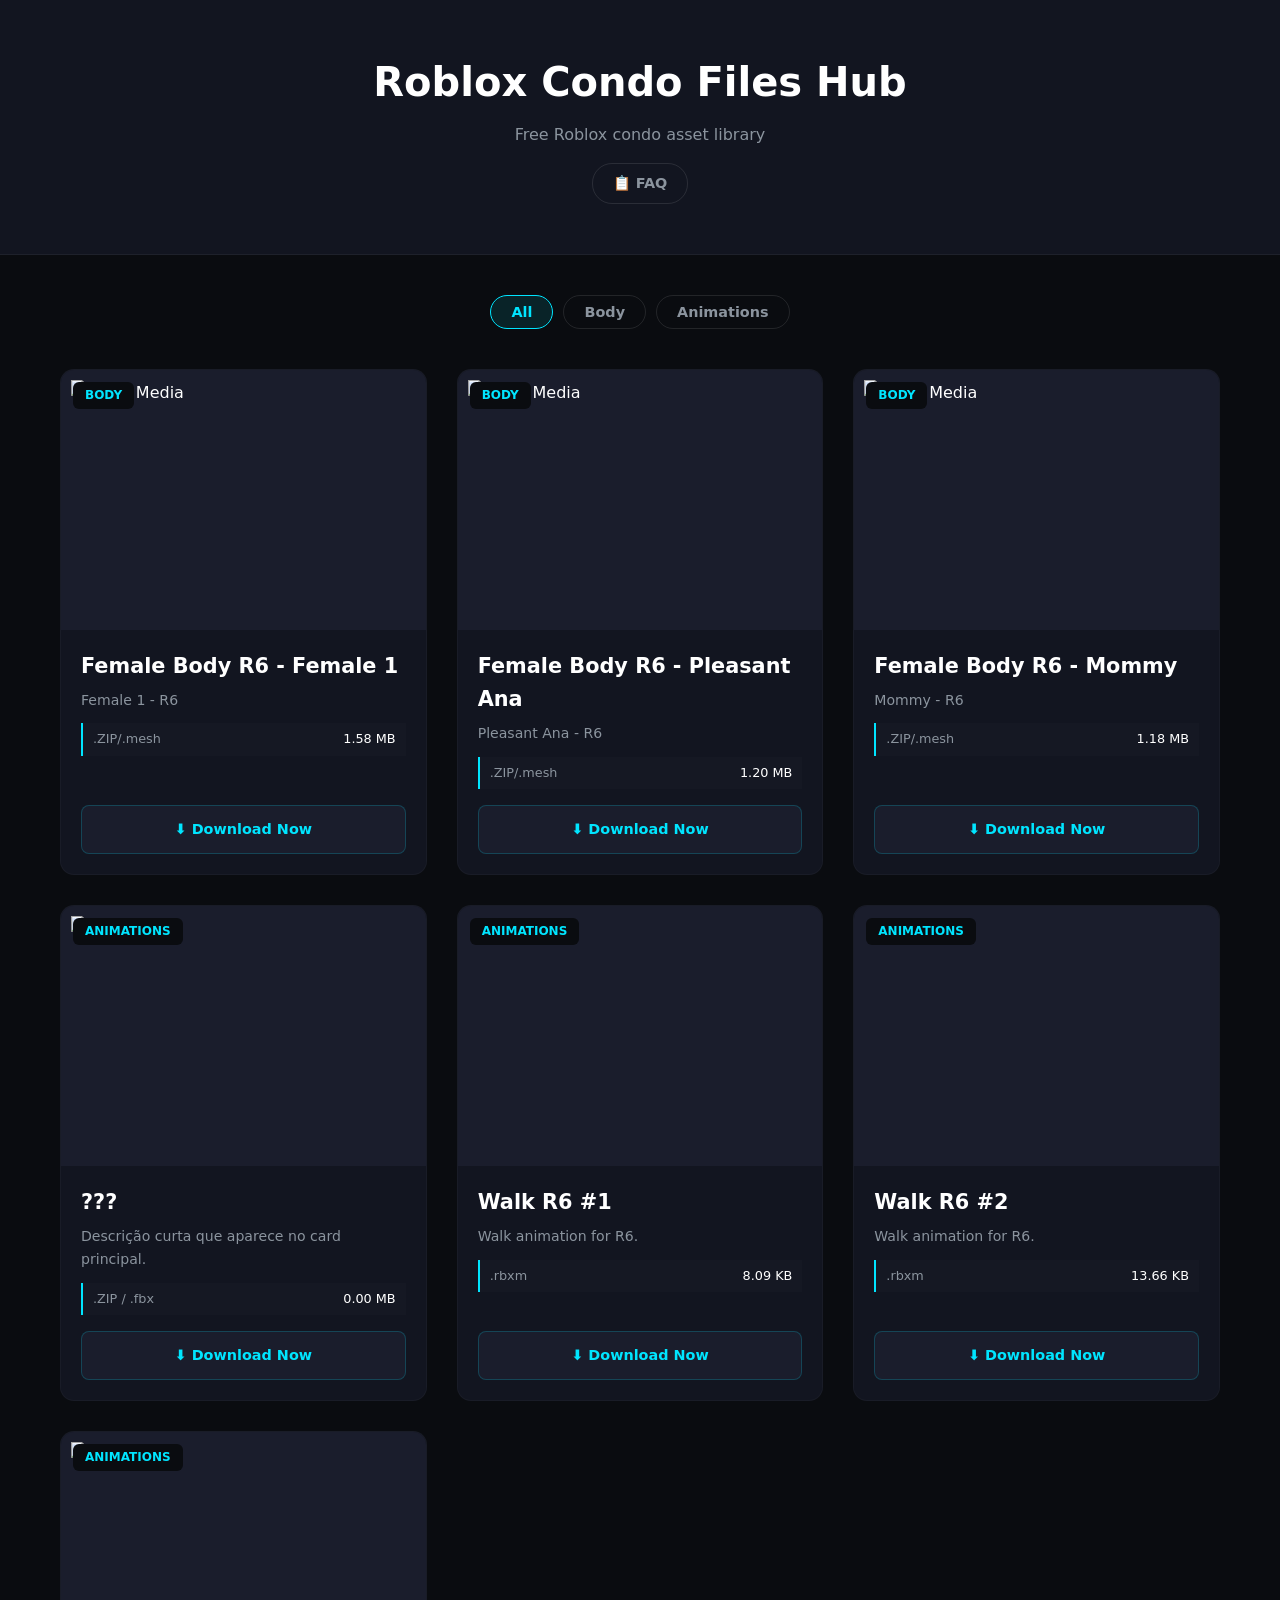
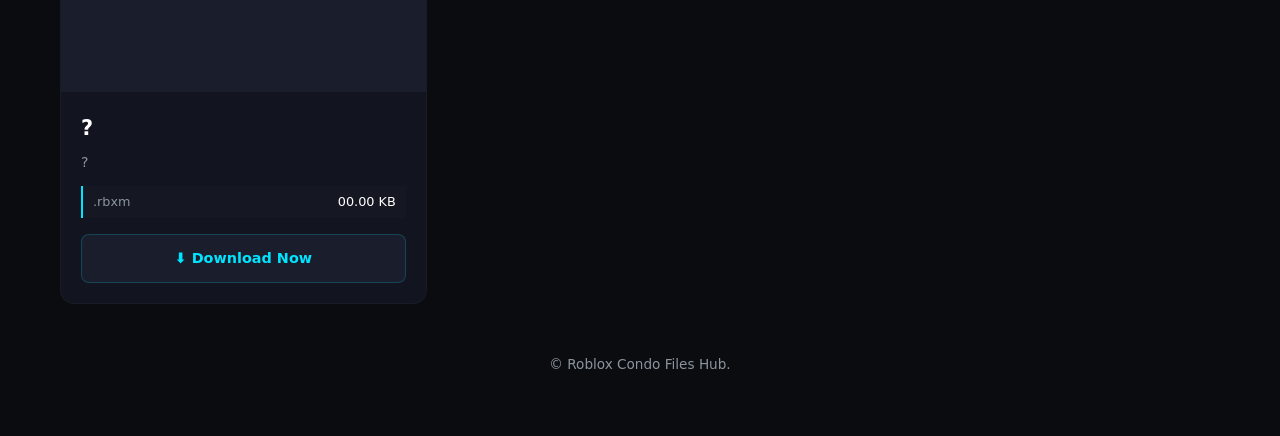
==== commit 2bbc8e23: "Update index.html" ====
--- a/index.html
+++ b/index.html
@@ -3,7 +3,7 @@
 <head>
     <meta charset="UTF-8">
     <meta name="viewport" content="width=device-width, initial-scale=1.0">
-    <title>Roblox Hub</title>
+    <title>Roblox Condo Files Hub</title>
     
     <link rel="icon" type="image/png" href="https://i.postimg.cc/pT5sM5Gk/cf-logo-Photoroom.png">
     
@@ -12,8 +12,8 @@
 <body>
 
 <header>
-    <h1>Roblox Hub</h1>
-    <p>Your premium and organized 3D asset library</p>
+    <h1>Roblox Condo Files Hub</h1>
+    <p>Free Roblox condo asset library</p>
     
     <a href="faq.html" class="filter-btn" style="display: inline-block; margin-top: 15px; text-decoration: none;">📋 FAQ</a>
 </header>
@@ -27,7 +27,7 @@
         <div id="lista-de-meshes" class="grid-meshes"></div>
 
         <footer>
-            <p>&copy; Roblox Hub.</p>
+            <p>&copy; Roblox Condo Files Hub.</p>
         </footer>
     </div>
 
